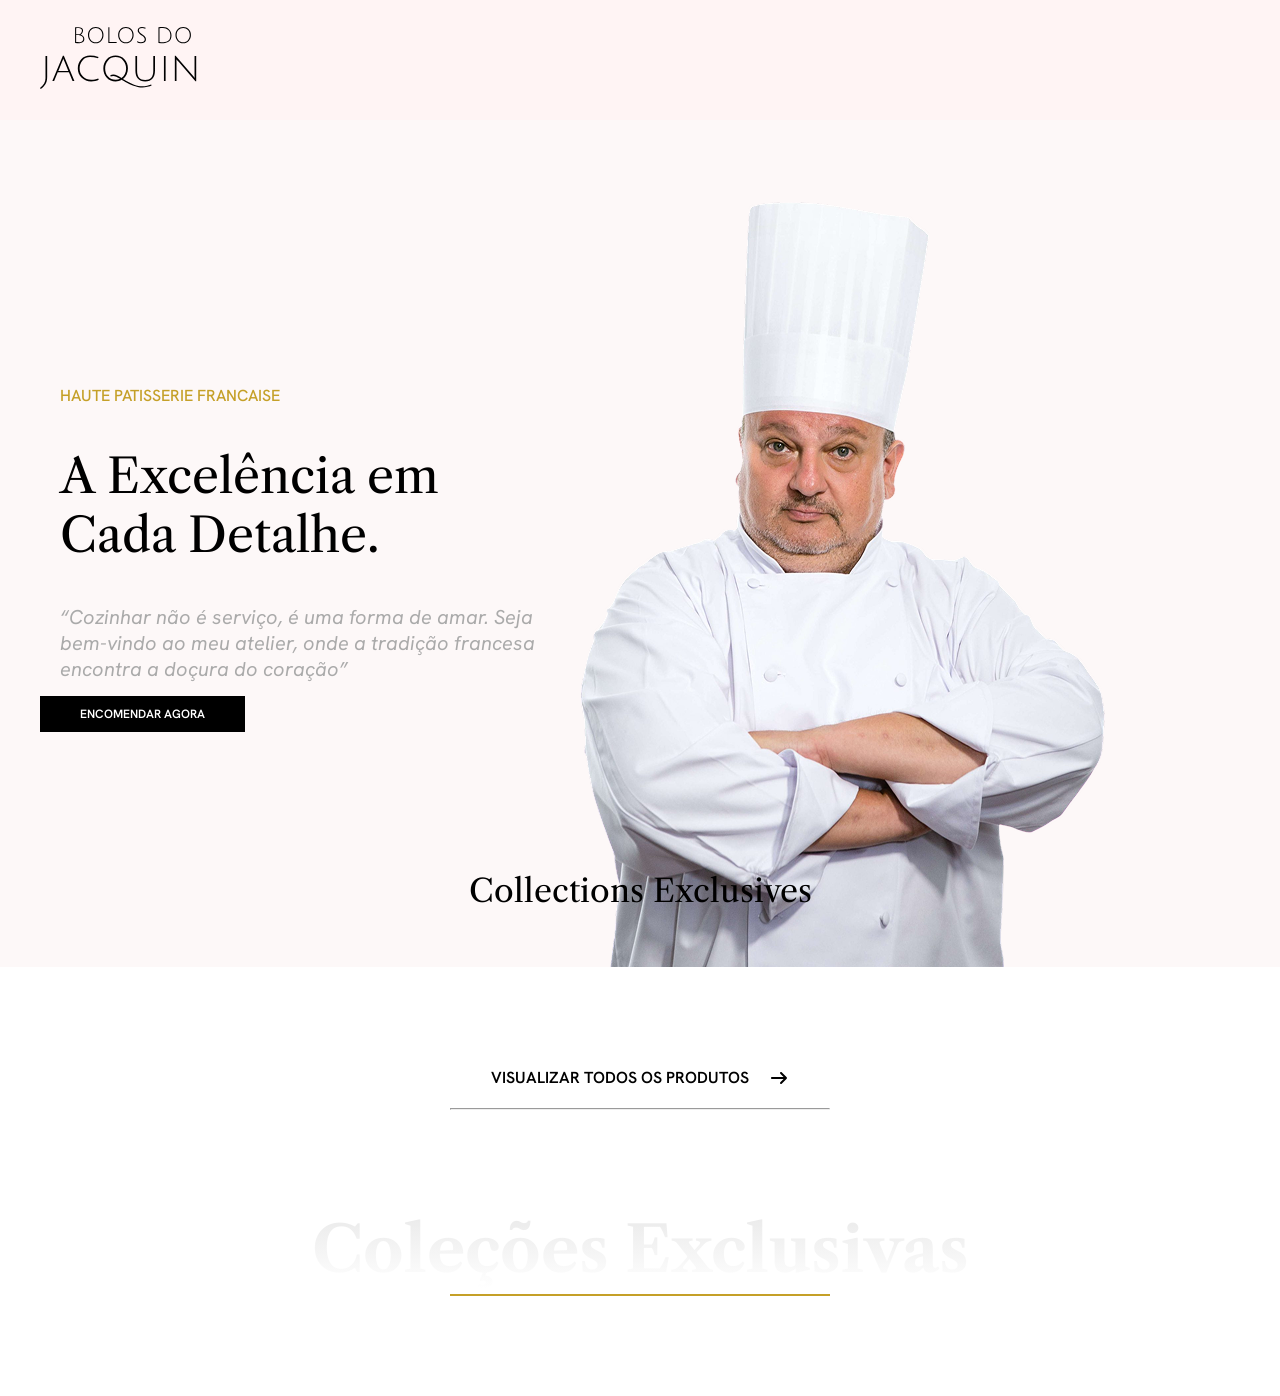
==== home/index.html @ 504bf645 "Inicio html e css pagina home" ====
<!DOCTYPE html>
<html lang="pt-br">

<head>
    <meta charset="UTF-8">
    <meta name="viewport" content="width=device-width, initial-scale=1.0">
    <title> Home - Bolos do Jacquin</title>
    <link rel="stylesheet" href="style.css">
    <link rel="preconnect" href="https://fonts.googleapis.com">
    <link rel="preconnect" href="https://fonts.gstatic.com" crossorigin>
    <link
        href="https://fonts.googleapis.com/css2?family=Hanken+Grotesk:ital,wght@0,100..900;1,100..900&family=Libre+Caslon+Text:ital,wght@0,400;0,700;1,400&display=swap"
        rel="stylesheet">
</head>

<body>
    <header class="home_cabecalho">
        <div class="home_container">
            <img src="../IMG/Logo.svg" alt="logo bolos do Jacquin">
        </div>
    </header>
    <main>
        <section class="home_banner">
            <div class="home_container banner_container">
                <div class="box_texto_banner">
                    <span class="linha1">haute patisserie francaise</span><br>
                    <span class="linha2">A Excelência em Cada Detalhe.</span>
                    <p class="linha3">“Cozinhar não é serviço, é uma forma de amar.
                        Seja bem-vindo ao meu atelier, onde a tradição francesa encontra a doçura do coração”</p>
                    <a class="linha4" href="">encomendar agora</a>
                </div>
                <img src="../IMG/jacquin_banner.png" alt="foto do Jacquin vestindo sua dólma">
            </div>
        </section>

        <section class="home_container home_produtos">
            <div class="link_produtos">
                <div>
                    <a href="">visualizar todos os produtos</a>
                    <svg xmlns="http://www.w3.org/2000/svg"
                        viewBox="0 0 640 640"><!--!Font Awesome Free 7.3.1 by @fontawesome - https://fontawesome.com License - https://fontawesome.com/license/free Copyright 2026 Fonticons, Inc.-->
                        <path
                            d="M566.6 342.6C579.1 330.1 579.1 309.8 566.6 297.3L406.6 137.3C394.1 124.8 373.8 124.8 361.3 137.3C348.8 149.8 348.8 170.1 361.3 182.6L466.7 288L96 288C78.3 288 64 302.3 64 320C64 337.7 78.3 352 96 352L466.7 352L361.3 457.4C348.8 469.9 348.8 490.2 361.3 502.7C373.8 515.2 394.1 515.2 406.6 502.7L566.6 342.7z" />
                    </svg>
                </div>
                <hr>
            </div>
            <div class="home_subtitulo">
                <h2>Coleções Exclusivas</h2>
                <span>Collections Exclusives</span>
                <hr>
            </div>
            <div></div>
        </section>
    </main>

</body>

</html>
---- home/style.css ----
* {
    margin: 0;
    padding: 0;
    box-sizing: border-box;
}


/*-------CABECALHO---------*/
.home_cabecalho {
    background-color: #fff4f4;
    height: 120px;
    display: flex;
    justify-content: center;
    align-items: center;
}


.home_container {
    /*background-color:aqua;*/
    width: 1200px;
    margin: 0 auto 0 auto;
}



/*-------BANNER---------*/
.home_banner {
    background-color: #fdf8f8;
}

.box_texto_banner {
    /*background-color: chartreuse;*/
    font-family: "Hanken Grotesk", sans-serif;
    max-width: 520px;
}

.banner_container {
    display: flex;
    align-items: center;
}

.linha1 {
    color: #c5a028;
    font-size: 16px;
    font-weight: 500;
    text-transform: uppercase;
    margin-bottom: 20px;
    display: inline-block;
    margin: 20px;
}


.linha2 {
    font-family: "Libre Caslon Text", serif;
    font-size: 48px;
    display: inline-block;
    margin: 20px;
}

.linha3 {
    font-size: 20px;
    font-style: italic;
    color: #aaaaaa;
    display: inline-block;
    margin: 20px;
}

.linha4 {
    font-weight: 600;
    font-size: 12px;
    text-transform: uppercase;
    color: #ffff;
    text-decoration: none;

    background-color: #000;
    padding: 10px 40px;
}

/*-----PRODUTOS------*/
.home_produtos {
    padding: 100px 0;
}

.link_produtos a {
    font-family: "Hanken Grotesk", sans-serif;
    font-weight: 600;
    font-size: 16px;
    text-transform: uppercase;

    text-decoration: none;
    color: #000000;
}

.link_produtos svg {
    width: 20px;
}

.link_produtos div {
    display: flex;
    align-items: center;
    justify-content: center;
    gap: 20px;
    margin-bottom: 20px;
}

.link_produtos hr {
    max-width: 380px;
    width: 100%;
    margin: 0 auto;
}

.home_subtitulo {
    font-family: "Libre Caslon Text", serif;
   /* background-color: darkgreen;*/
    display: flex;
    flex-direction: column;
    align-items: center;
    margin-top: 100px;
}

.home_subtitulo h2 {
    font-weight: 700;
    font-size: 64px;
   background-image: linear-gradient(0deg, #ffffff, #e9e9e9);
   background-clip: text;
   -webkit-background-clip: text;

   color: transparent;
   -webkit-text-fill-color: transparent;
}

.home_subtitulo span {
    font-size: 32px;
    position: absolute;
    bottom: -10px;
}

.home_subtitulo hr{
    max-width: 380px;
    width: 100%;
    background-color: #c5a028;
    margin-top: 5px;
    border: none;
    height: 2px;
}
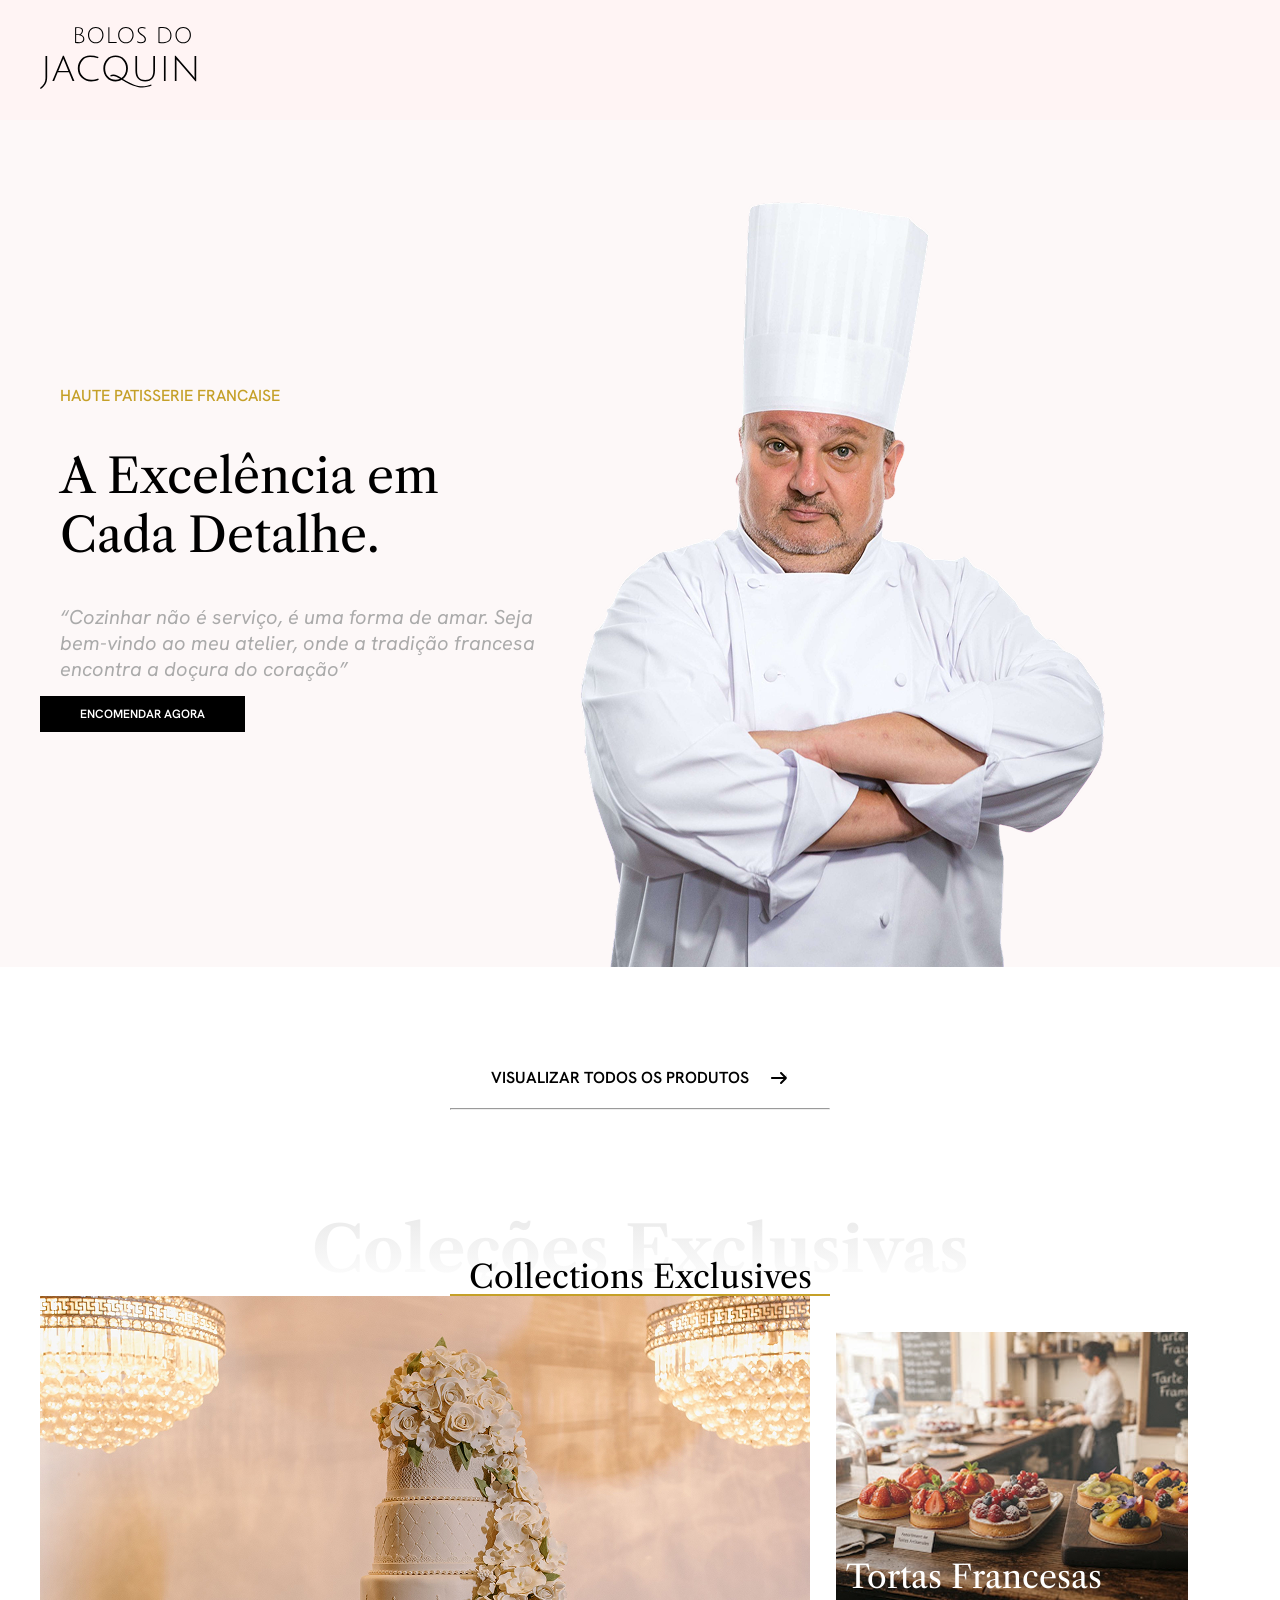
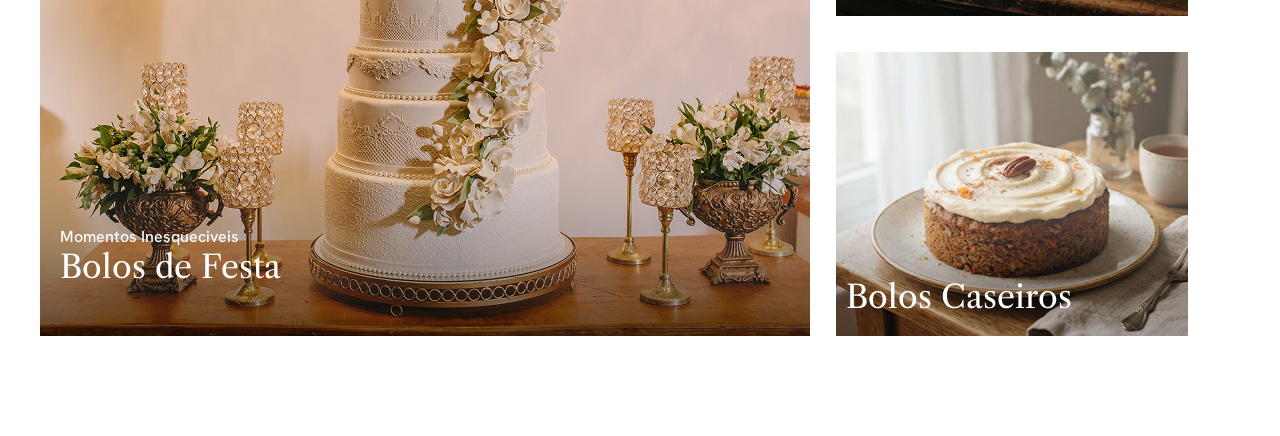
==== commit 74b363fb: "seção de categorias finalizada" ====
--- a/home/index.html
+++ b/home/index.html
@@ -40,7 +40,7 @@
                     <svg xmlns="http://www.w3.org/2000/svg"
                         viewBox="0 0 640 640"><!--!Font Awesome Free 7.3.1 by @fontawesome - https://fontawesome.com License - https://fontawesome.com/license/free Copyright 2026 Fonticons, Inc.-->
                         <path
-                            d="M566.6 342.6C579.1 330.1 579.1 309.8 566.6 297.3L406.6 137.3C394.1 124.8 373.8 124.8 361.3 137.3C348.8 149.8 348.8 170.1 361.3 182.6L466.7 288L96 288C78.3 288 64 302.3 64 320C64 337.7 78.3 352 96 352L466.7 352L361.3 457.4C348.8 469.9 348.8 490.2 361.3 502.7C373.8 515.2 394.1 515.2 406.6 502.7L566.6 342.7z" />
+                            d="M566.6 342.6C579.1 33.1 579.1 309.8 566.6 297.3L406.6 137.3C394.1 124.8 373.8 124.8 361.3 137.3C348.8 149.8 348.8 170.1 361.3 182.6L466.7 288L96 288C78.3 288 64 302.3 64 320C64 337.7 78.3 352 96 352L466.7 352L361.3 457.4C348.8 469.9 348.8 490.2 361.3 502.7C373.8 515.2 394.1 515.2 406.6 502.7L566.6 342.7z" />
                     </svg>
                 </div>
                 <hr>
@@ -50,7 +50,28 @@
                 <span>Collections Exclusives</span>
                 <hr>
             </div>
-            <div></div>
+
+            <div class="container_categorias">
+                <a href="">
+                    <div class="img_categoria1">
+                        <span>Momentos Inesqueciveis</span>
+                        <h3>Bolos de Festa</h3>
+                    </div>
+                </a>
+                <div class="col_categorias">
+                    <a href="">
+                        <div class="img_categoria2">
+                            <h3>Tortas Francesas</h3>
+                        </a>
+                    </div>
+                    <a href="">
+                        <div class="img_categoria3">
+                        <h3>Bolos Caseiros</h3>
+                        </div>
+                    </div>
+                </a>
+                <div class="col_categorias"></div>
+            </div>
         </section>
     </main>
 
--- a/home/style.css
+++ b/home/style.css
@@ -111,35 +111,109 @@
 
 .home_subtitulo {
     font-family: "Libre Caslon Text", serif;
-   /* background-color: darkgreen;*/
+    /* background-color: darkgreen;*/
     display: flex;
     flex-direction: column;
     align-items: center;
+    position: relative;
     margin-top: 100px;
 }
 
 .home_subtitulo h2 {
     font-weight: 700;
     font-size: 64px;
-   background-image: linear-gradient(0deg, #ffffff, #e9e9e9);
-   background-clip: text;
-   -webkit-background-clip: text;
-
-   color: transparent;
-   -webkit-text-fill-color: transparent;
+    background-image: linear-gradient(0deg, #ffffff, #e9e9e9);
+    background-clip: text;
+    -webkit-background-clip: text;
+
+    color: transparent;
+    -webkit-text-fill-color: transparent;
 }
 
 .home_subtitulo span {
     font-size: 32px;
     position: absolute;
     bottom: -10px;
-}
-
-.home_subtitulo hr{
+    margin-bottom: 10px;
+}
+
+.home_subtitulo hr {
     max-width: 380px;
     width: 100%;
     background-color: #c5a028;
     margin-top: 5px;
     border: none;
     height: 2px;
+}
+
+.img_categoria1{
+    background-image: url(../IMG/pexels-jonathanborba-26774588\ 1.png);
+    width: 770px;
+    height: 640px;
+    display: flex;
+    flex-direction: column;
+    justify-content: flex-end;
+    padding: 50px 20px;
+}
+
+.container_categorias{
+    display: flex;
+    width: 100%;
+    justify-content: space-between;
+}
+
+.container_categorias a{
+    color: #ffffff;
+    text-decoration: none;
+    justify-content: space-between;
+
+}
+
+.img_categoria1 span {
+    font-family: "Hanken Grotesk", sans-serif;
+    font-weight: 500;
+}
+
+.img_categoria1 h3{
+    font-size: 32px;
+}
+
+.home_produtos h3{
+    font-family: "Libre Caslon Text", serif;
+    font-size: 32px;
+    font-weight: 400;
+}
+
+.img_categoria1 h3{
+    font-size: 32px;
+}
+
+.img_categoria2{
+    background-image: url(../IMG/Image\ \(1\).png);
+   width: 353px;
+   height: 284px;
+}
+
+.img_categoria3{
+    background-image:url(../IMG/Image\ \(2\).png); 
+    width: 25%;
+    max-width: 352px;
+    height: 284px;
+}
+
+.img_categoria2,
+.img_categoria3{
+     width: 352px;
+    max-width: 352px;
+    height: 284px;
+    display: flex;
+    align-items: flex-end;
+    padding: 20px 10px;
+    font-size: 24px;
+}
+
+.col_categorias{
+    display: flex;
+    flex-direction: column;
+    justify-content: space-between;
 }
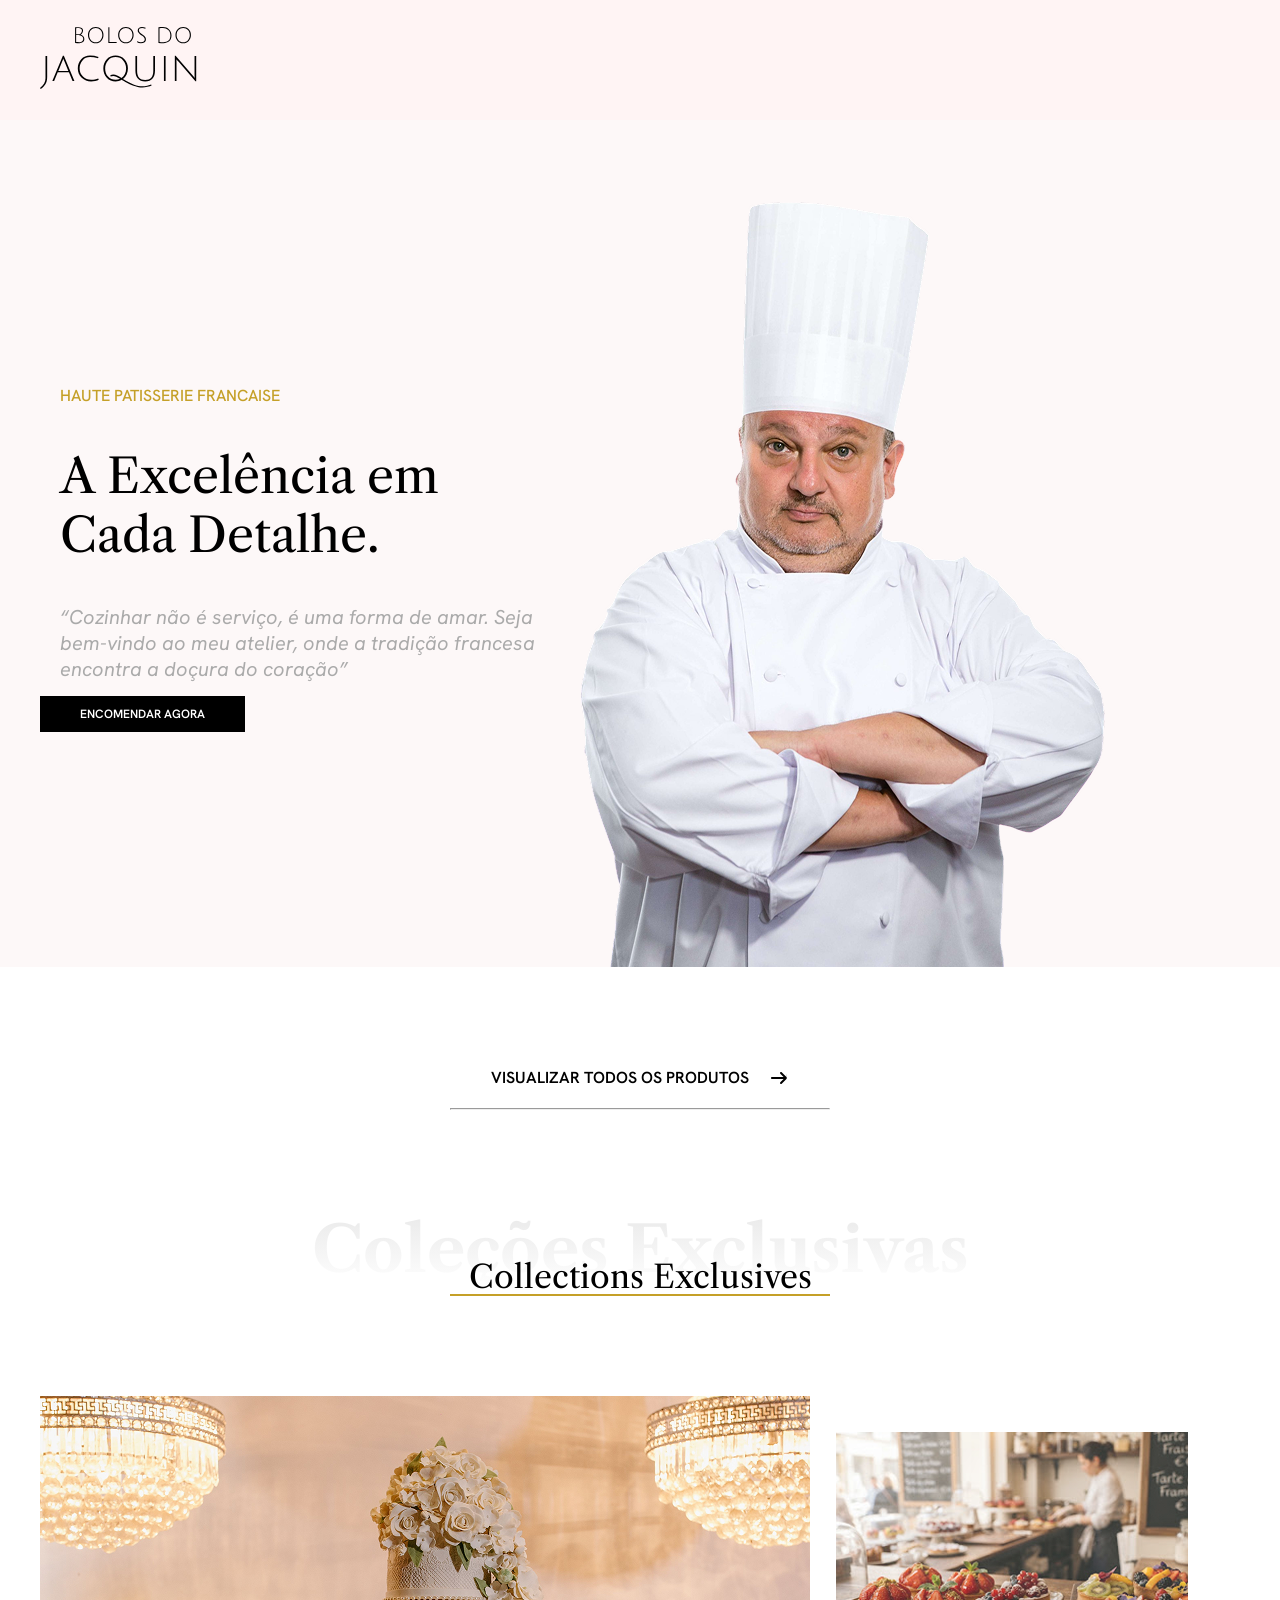
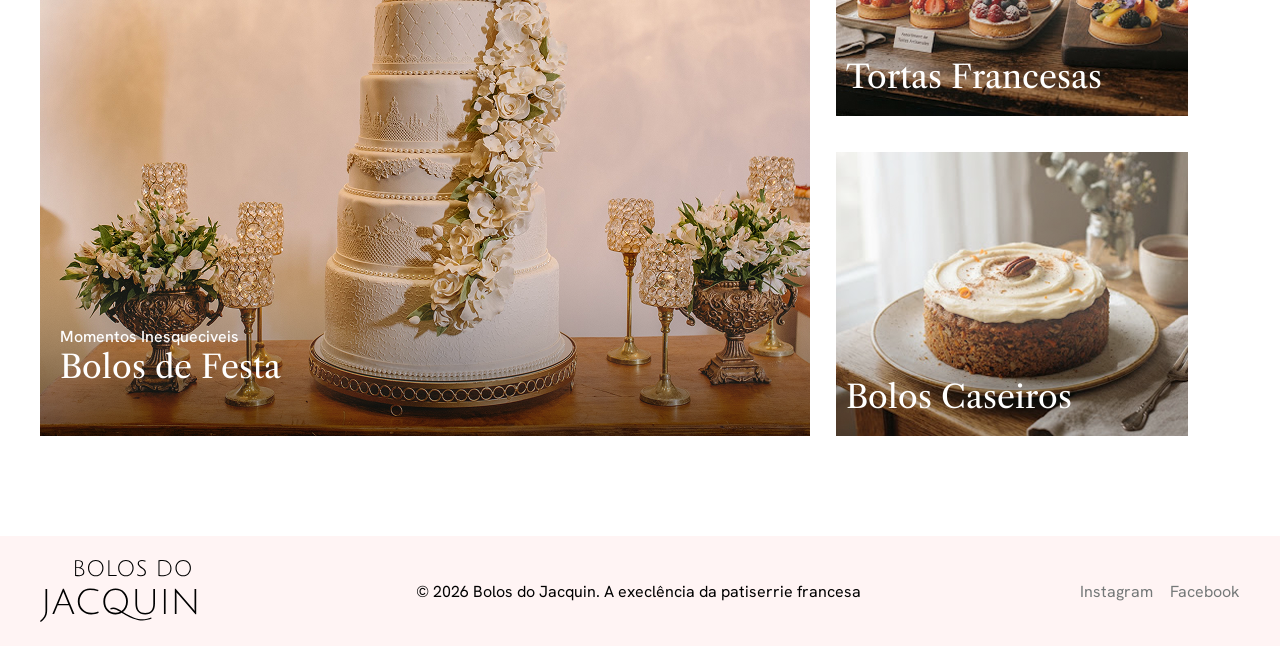
==== commit d3cb8796: "inicio da pagina de cadastro de listagem de produtos" ====
--- a/home/index.html
+++ b/home/index.html
@@ -62,18 +62,28 @@
                     <a href="">
                         <div class="img_categoria2">
                             <h3>Tortas Francesas</h3>
-                        </a>
+                    </a>
+                </div>
+                <a href="">
+                    <div class="img_categoria3">
+                        <h3>Bolos Caseiros</h3>
                     </div>
-                    <a href="">
-                        <div class="img_categoria3">
-                        <h3>Bolos Caseiros</h3>
-                        </div>
-                    </div>
-                </a>
-                <div class="col_categorias"></div>
+            </div>
+            </a>
+            <div class="col_categorias"></div>
             </div>
         </section>
     </main>
+    <footer>
+        <div class="home_container footer_container">
+            <img src="../IMG/Logo.svg" alt="Logo bolos do jacquin">
+            <span>© 2026 Bolos do Jacquin. A execlência da patiserrie francesa</span>
+            <nav class="nav_footer">
+                <a href="">Instagram</a>
+                <a href="">Facebook</a>
+            </nav>
+        </div>
+    </footer>
 
 </body>
 
--- a/home/style.css
+++ b/home/style.css
@@ -117,6 +117,7 @@
     align-items: center;
     position: relative;
     margin-top: 100px;
+    margin-bottom: 100px;
 }
 
 .home_subtitulo h2 {
@@ -144,9 +145,10 @@
     margin-top: 5px;
     border: none;
     height: 2px;
-}
-
-.img_categoria1{
+    /* margin-bottom: 100px; */
+}
+
+.img_categoria1 {
     background-image: url(../IMG/pexels-jonathanborba-26774588\ 1.png);
     width: 770px;
     height: 640px;
@@ -156,13 +158,13 @@
     padding: 50px 20px;
 }
 
-.container_categorias{
+.container_categorias {
     display: flex;
     width: 100%;
     justify-content: space-between;
 }
 
-.container_categorias a{
+.container_categorias a {
     color: #ffffff;
     text-decoration: none;
     justify-content: space-between;
@@ -174,36 +176,36 @@
     font-weight: 500;
 }
 
-.img_categoria1 h3{
-    font-size: 32px;
-}
-
-.home_produtos h3{
+.img_categoria1 h3 {
+    font-size: 32px;
+}
+
+.home_produtos h3 {
     font-family: "Libre Caslon Text", serif;
     font-size: 32px;
     font-weight: 400;
 }
 
-.img_categoria1 h3{
-    font-size: 32px;
-}
-
-.img_categoria2{
+.img_categoria1 h3 {
+    font-size: 32px;
+}
+
+.img_categoria2 {
     background-image: url(../IMG/Image\ \(1\).png);
-   width: 353px;
-   height: 284px;
-}
-
-.img_categoria3{
-    background-image:url(../IMG/Image\ \(2\).png); 
+    width: 353px;
+    height: 284px;
+}
+
+.img_categoria3 {
+    background-image: url(../IMG/Image\ \(2\).png);
     width: 25%;
     max-width: 352px;
     height: 284px;
 }
 
 .img_categoria2,
-.img_categoria3{
-     width: 352px;
+.img_categoria3 {
+    width: 352px;
     max-width: 352px;
     height: 284px;
     display: flex;
@@ -212,8 +214,39 @@
     font-size: 24px;
 }
 
-.col_categorias{
+.col_categorias {
     display: flex;
     flex-direction: column;
     justify-content: space-between;
+}
+
+/*-----FOOTER-----*/
+
+footer{
+    background-color: #fff4f4;
+    height: 110px;
+    display: flex;
+}
+
+.footer_container {
+    display: flex;
+    justify-content: space-between;
+    align-items: center;
+}
+
+.nav_footer{
+    display: flex;
+    justify-content: space-between;
+    width: 160px;
+
+}
+
+.footer_container span,
+.nav_footer a {
+    font-family: "Hanken Grotesk", sans-serif;
+}
+
+.nav_footer a{
+    text-decoration: none;
+    color: #747878;
 }
